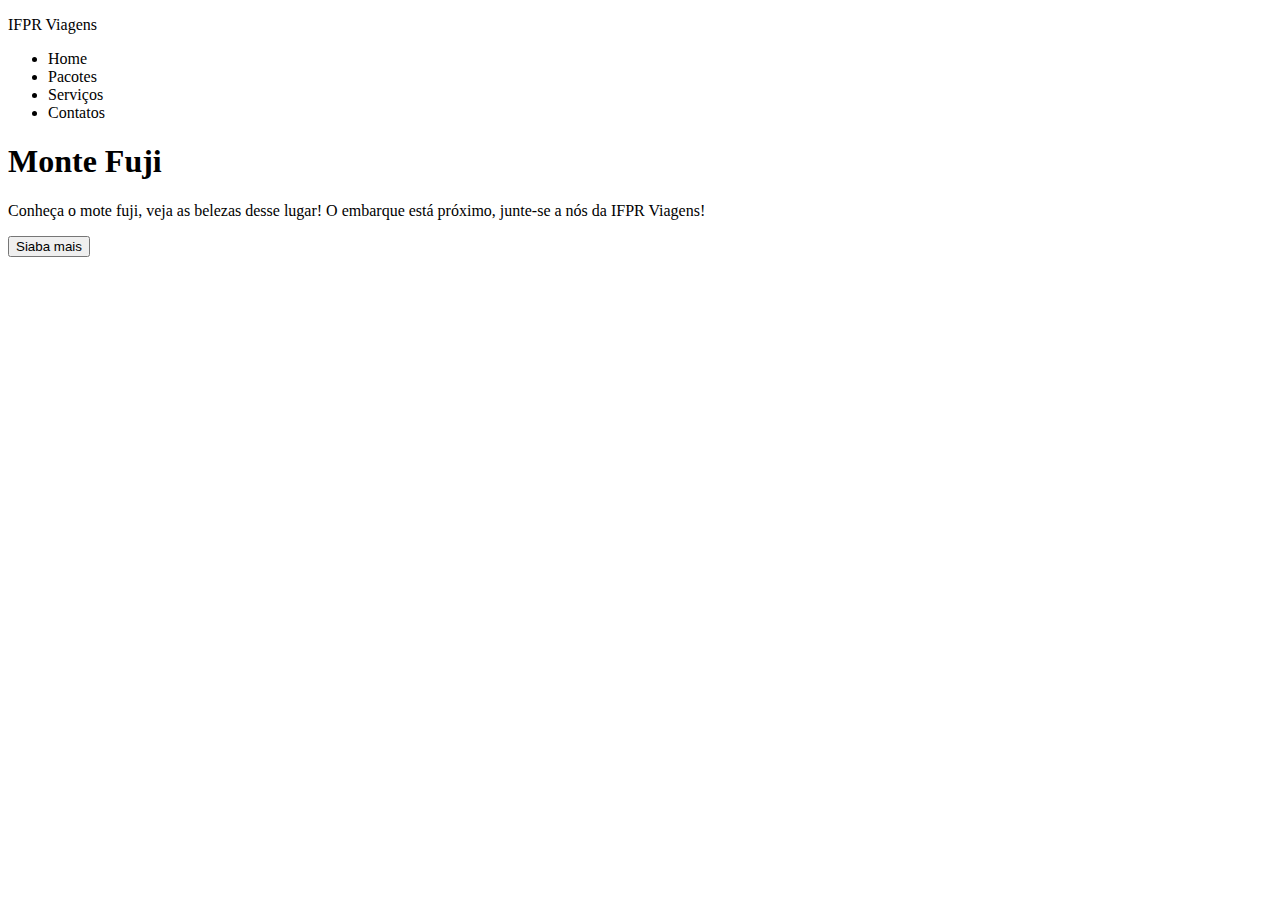
==== templates/index.html @ 21375e02 "Commit Inicial" ====
<!DOCTYPE html>
<html lang="PT-br--"> <!--alteramos a linguagem do arquivo en - ingles PT-br português-->
<head>
    <meta charset="UTF-8">
    <meta http-equiv="X-UA-Compatible" content="IE=edge">
    <meta name="viewport" content="width=device-width, initial-scale=1.0">
    <!--Combinação das teclas alt + Z, mostra todo o codigo de uma linha na tela-->
    <title>IFPR Viagens!</title>
    <link rel="stylesheet" href="style.css">
</head>
<body>
    <header>
        <nav>
            <p>IFPR Viagens</p>
            <!--Adiciona uma lista desordenada ul é a lista e li os elesmentos da lista-->
            <ul>
                <li>Home</li>
                <li>Pacotes</li>
                <li>Serviços</li>
                <li>Contatos</li>
            </ul>
        </nav>
        <div id="home" class="header-content">
            <h1>Monte Fuji</h1>
            <p> Conheça o mote fuji, veja as belezas desse lugar! O embarque está próximo, junte-se a nós da IFPR Viagens!</p>
            <button> Siaba mais</button>
        </div>
    </header>
</body>
</html>
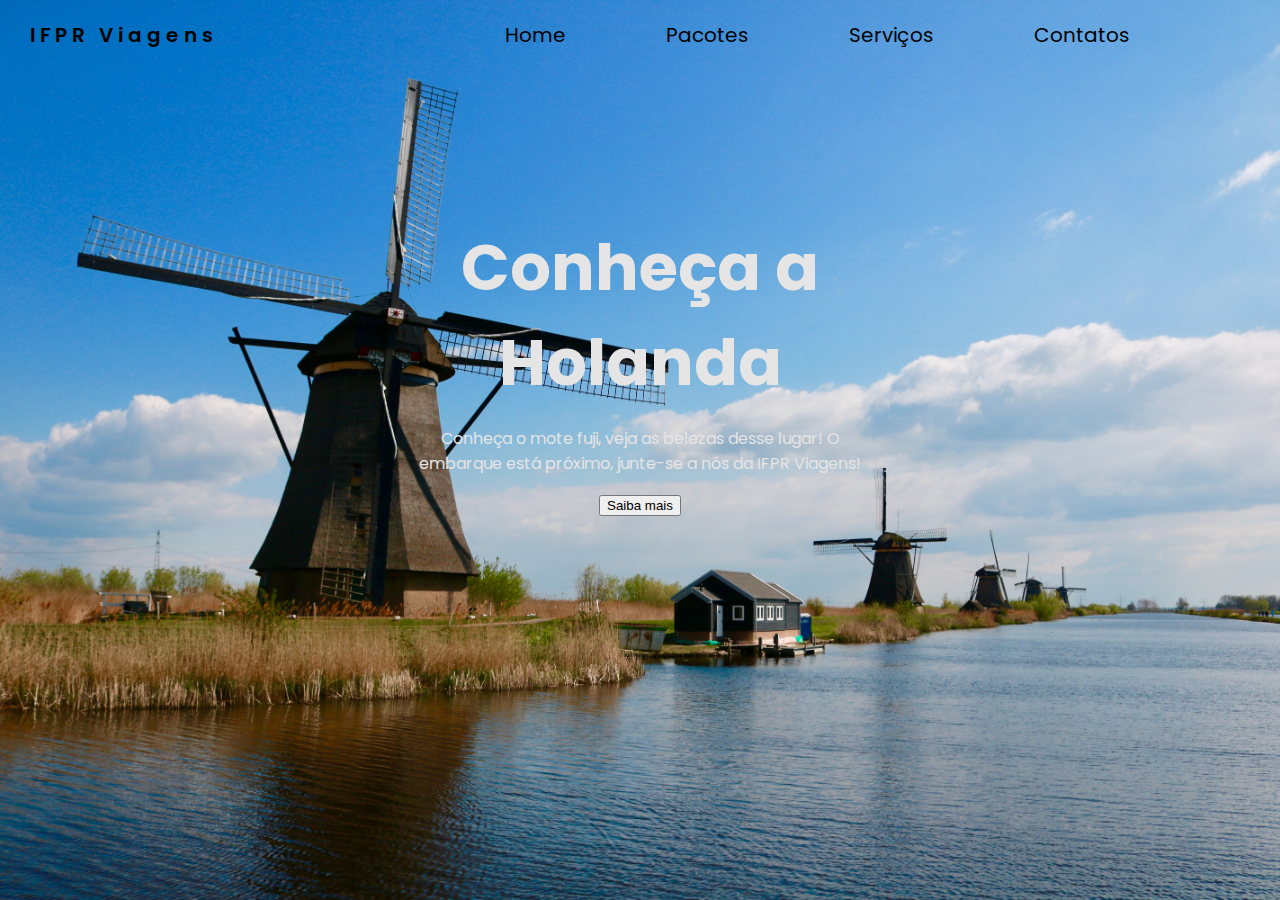
==== commit 36d70a90: "Adicionando página html e css." ====
--- a/templates/index.html
+++ b/templates/index.html
@@ -1,30 +1,39 @@
 <!DOCTYPE html>
-<html lang="PT-br--"> <!--alteramos a linguagem do arquivo en - ingles PT-br português-->
+<html lang="PT-br--">
+<!--alteramos a linguagem do arquivo en - ingles PT-br português-->
+
 <head>
     <meta charset="UTF-8">
     <meta http-equiv="X-UA-Compatible" content="IE=edge">
     <meta name="viewport" content="width=device-width, initial-scale=1.0">
+    <link rel="stylesheet" href="../static/css/style.css">
+    <link rel="stylesheet" href="https://unicons.iconscout.com/release/v4.0.0/css/line.css">
     <!--Combinação das teclas alt + Z, mostra todo o codigo de uma linha na tela-->
     <title>IFPR Viagens!</title>
-    <link rel="stylesheet" href="style.css">
 </head>
+
 <body>
-    <header>
-        <nav>
-            <p>IFPR Viagens</p>
+    <header class="hed_menu">
+        <nav class="nav_menu">
+            <p><a href="">IFPR Viagens</a></p>
             <!--Adiciona uma lista desordenada ul é a lista e li os elesmentos da lista-->
             <ul>
-                <li>Home</li>
-                <li>Pacotes</li>
-                <li>Serviços</li>
-                <li>Contatos</li>
+                <li><a href="">Home</a></li>
+                <li><a href="">Pacotes</a></li>
+                <li><a href="">Serviços</a></li>
+                <li><a href="">Contatos</a></li>
+                <li><a href=""></a></li>
             </ul>
         </nav>
-        <div id="home" class="header-content">
-            <h1>Monte Fuji</h1>
-            <p> Conheça o mote fuji, veja as belezas desse lugar! O embarque está próximo, junte-se a nós da IFPR Viagens!</p>
-            <button> Siaba mais</button>
+
+        <div id="home" class="header_content">
+            <h1>Conheça a Holanda</h1>
+            <p> Conheça o mote fuji, veja as belezas desse lugar! O embarque está próximo, junte-se a nós da IFPR
+                Viagens!
+            </p>
+            <button> Saiba mais</button>
         </div>
     </header>
 </body>
+
 </html>--- a/static/css/style.css
+++ b/static/css/style.css
@@ -0,0 +1,61 @@
+@import url('https://fonts.googleapis.com/css2?family=Poppins:wght@500&display=swap');
+
+/* Menu */
+body{
+    width: 100vw;
+    margin: 0px;
+    padding: 0px;
+    font-family: 'Poppins', sans-serif;
+    display: block;
+    color: #000000;
+}
+header{
+    width: 100%;
+    background: no-repeat center/cover url(../img/holanda.jpg);
+    height: calc(100vh);
+}
+nav{
+    width: 100vw;
+    display: flex;
+}
+nav p{
+    width: 20%;
+    display: flex;
+    align-items: center;
+    justify-content: center;
+    font-weight: 600;
+    letter-spacing: 5px;
+    font-size: 20px;
+}
+nav ul {
+    width: 80%;
+    display: flex;
+    justify-content: right;
+    align-items: center;
+}
+nav ul li{
+    display: flex;
+    justify-content: space-between;
+    list-style: none;
+    margin: auto 50px;
+    font-size: 20px;
+}
+a{
+    text-decoration: none;
+    color: inherit;
+}
+a:hover{
+    cursor: pointer;
+    color: #e5e5e5;
+}
+
+.header_content{
+    color: #e5e5e5;
+    max-width: 480px;
+    margin: 150px auto;
+    text-align: center;
+}
+.header_content h1{
+    margin-bottom: 10px;
+    font-size: 4rem;
+}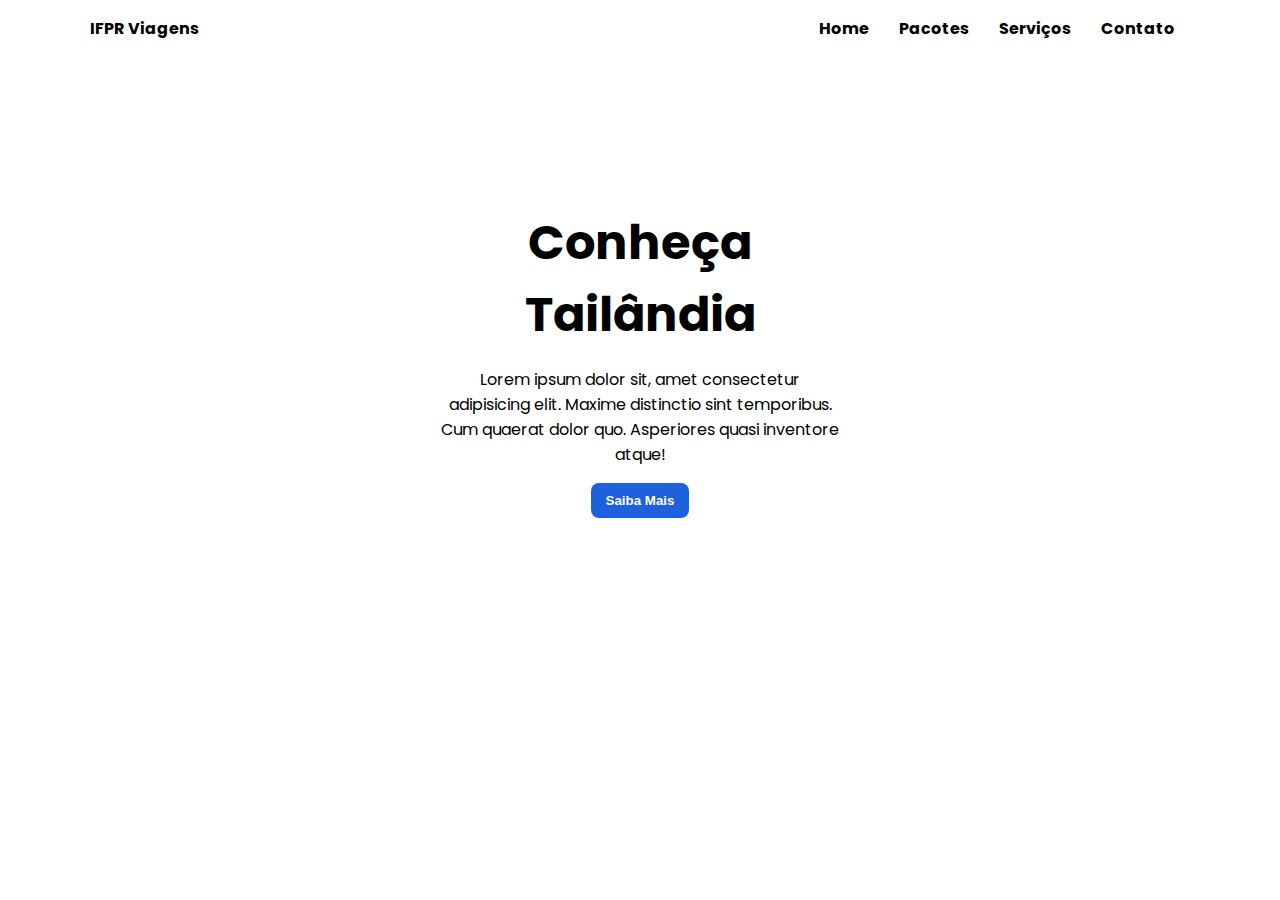
==== commit 2ea50198: "Atualizando páginas" ====
--- a/templates/index.html
+++ b/templates/index.html
@@ -1,39 +1,33 @@
 <!DOCTYPE html>
-<html lang="PT-br--">
-<!--alteramos a linguagem do arquivo en - ingles PT-br português-->
-
+<html lang="pt-br">
 <head>
     <meta charset="UTF-8">
     <meta http-equiv="X-UA-Compatible" content="IE=edge">
     <meta name="viewport" content="width=device-width, initial-scale=1.0">
+    <title>Site IFPR Viagens</title>
     <link rel="stylesheet" href="../static/css/style.css">
-    <link rel="stylesheet" href="https://unicons.iconscout.com/release/v4.0.0/css/line.css">
-    <!--Combinação das teclas alt + Z, mostra todo o codigo de uma linha na tela-->
-    <title>IFPR Viagens!</title>
 </head>
-
 <body>
-    <header class="hed_menu">
-        <nav class="nav_menu">
-            <p><a href="">IFPR Viagens</a></p>
-            <!--Adiciona uma lista desordenada ul é a lista e li os elesmentos da lista-->
+    <!--A tag body contém todos os elementos inseridos na página-->
+    <header>
+        <!--Seçao da página que contem os elementos de navegação-->
+        <nav>
+            <p>IFPR Viagens</p>
+            <!--Adiciona uma lista desordenada-->
             <ul>
-                <li><a href="">Home</a></li>
-                <li><a href="">Pacotes</a></li>
-                <li><a href="">Serviços</a></li>
-                <li><a href="">Contatos</a></li>
-                <li><a href=""></a></li>
+                <li><a href="#home">Home</a></li>
+                <li><a href="#pacotes">Pacotes</a></li>
+                <li><a href="#servico">Serviços</a></li>
+                <li><a href="#contato">Contato</a></li>
             </ul>
         </nav>
 
-        <div id="home" class="header_content">
-            <h1>Conheça a Holanda</h1>
-            <p> Conheça o mote fuji, veja as belezas desse lugar! O embarque está próximo, junte-se a nós da IFPR
-                Viagens!
-            </p>
-            <button> Saiba mais</button>
+        <div id="home" class="header-content">
+            <h1>Conheça Tailândia</h1>
+            <p>Lorem ipsum dolor sit, amet consectetur adipisicing elit. Maxime distinctio sint temporibus. Cum quaerat dolor quo. Asperiores quasi inventore atque!</p>
+            <button>Saiba Mais</button>
         </div>
     </header>
+    
 </body>
-
 </html>--- a/static/css/style.css
+++ b/static/css/style.css
@@ -1,61 +1,59 @@
 @import url('https://fonts.googleapis.com/css2?family=Poppins:wght@500&display=swap');
 
-/* Menu */
-body{
-    width: 100vw;
-    margin: 0px;
-    padding: 0px;
+body {
+    margin: 0;
     font-family: 'Poppins', sans-serif;
-    display: block;
-    color: #000000;
 }
-header{
-    width: 100%;
-    background: no-repeat center/cover url(../img/holanda.jpg);
-    height: calc(100vh);
+
+ul {
+    list-style: none;
+    font-weight: bold;
 }
-nav{
-    width: 100vw;
-    display: flex;
-}
-nav p{
-    width: 20%;
-    display: flex;
-    align-items: center;
-    justify-content: center;
-    font-weight: 600;
-    letter-spacing: 5px;
-    font-size: 20px;
-}
-nav ul {
-    width: 80%;
-    display: flex;
-    justify-content: right;
-    align-items: center;
-}
-nav ul li{
-    display: flex;
-    justify-content: space-between;
-    list-style: none;
-    margin: auto 50px;
-    font-size: 20px;
-}
-a{
+
+a {
     text-decoration: none;
     color: inherit;
 }
-a:hover{
-    cursor: pointer;
-    color: #e5e5e5;
+/*Se quiser fazer Comentários CSS */
+button {
+    padding: 10px 15px;
+    border-radius: 8px;
+    font-weight: bold;
+    border: 0;
+    background: #1d61dd;
+    color: white;
 }
 
-.header_content{
-    color: #e5e5e5;
-    max-width: 480px;
+header {
+    background: no-repeat center/cover url("assets/tailandia.jpg");
+    height: calc(100vh - 100px);
+}
+
+header nav {
+    display: flex;
+    justify-content: space-between;
+    margin: auto 90px;
+}
+
+header nav ul {
+    display: flex;
+}
+
+header nav ul li {
+    margin: 0 15px;
+}
+
+header nav p {
+    font-weight: bold;
+}
+
+.header-content {
+    max-width: 400px;
     margin: 150px auto;
     text-align: center;
 }
-.header_content h1{
+
+.header-content h1 {
     margin-bottom: 10px;
-    font-size: 4rem;
+    font-size: 3rem;
 }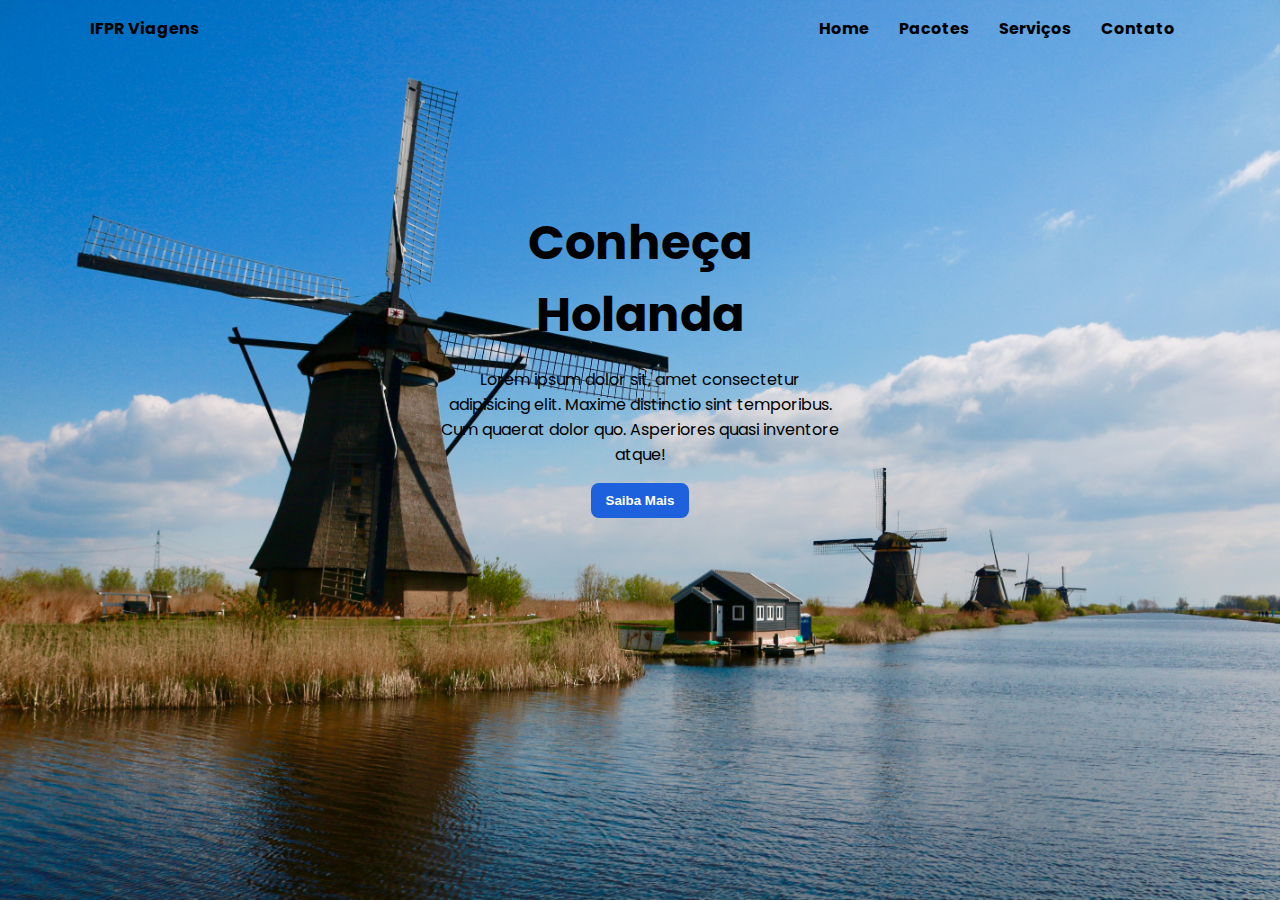
==== commit 8bc72029: "Atualizando páginas" ====
--- a/templates/index.html
+++ b/templates/index.html
@@ -12,7 +12,7 @@
     <header>
         <!--Seçao da página que contem os elementos de navegação-->
         <nav>
-            <p>IFPR Viagens</p>
+            <p><a href="">IFPR Viagens</a></p>
             <!--Adiciona uma lista desordenada-->
             <ul>
                 <li><a href="#home">Home</a></li>
@@ -23,7 +23,7 @@
         </nav>
 
         <div id="home" class="header-content">
-            <h1>Conheça Tailândia</h1>
+            <h1>Conheça Holanda</h1>
             <p>Lorem ipsum dolor sit, amet consectetur adipisicing elit. Maxime distinctio sint temporibus. Cum quaerat dolor quo. Asperiores quasi inventore atque!</p>
             <button>Saiba Mais</button>
         </div>
--- a/static/css/style.css
+++ b/static/css/style.css
@@ -14,6 +14,11 @@
     text-decoration: none;
     color: inherit;
 }
+a:hover{
+    cursor: pointer;
+    color: azure;
+
+}
 /*Se quiser fazer Comentários CSS */
 button {
     padding: 10px 15px;
@@ -25,8 +30,8 @@
 }
 
 header {
-    background: no-repeat center/cover url("assets/tailandia.jpg");
-    height: calc(100vh - 100px);
+    background: no-repeat center/cover url("../img/holanda.jpg");
+    height: calc(100vh);
 }
 
 header nav {
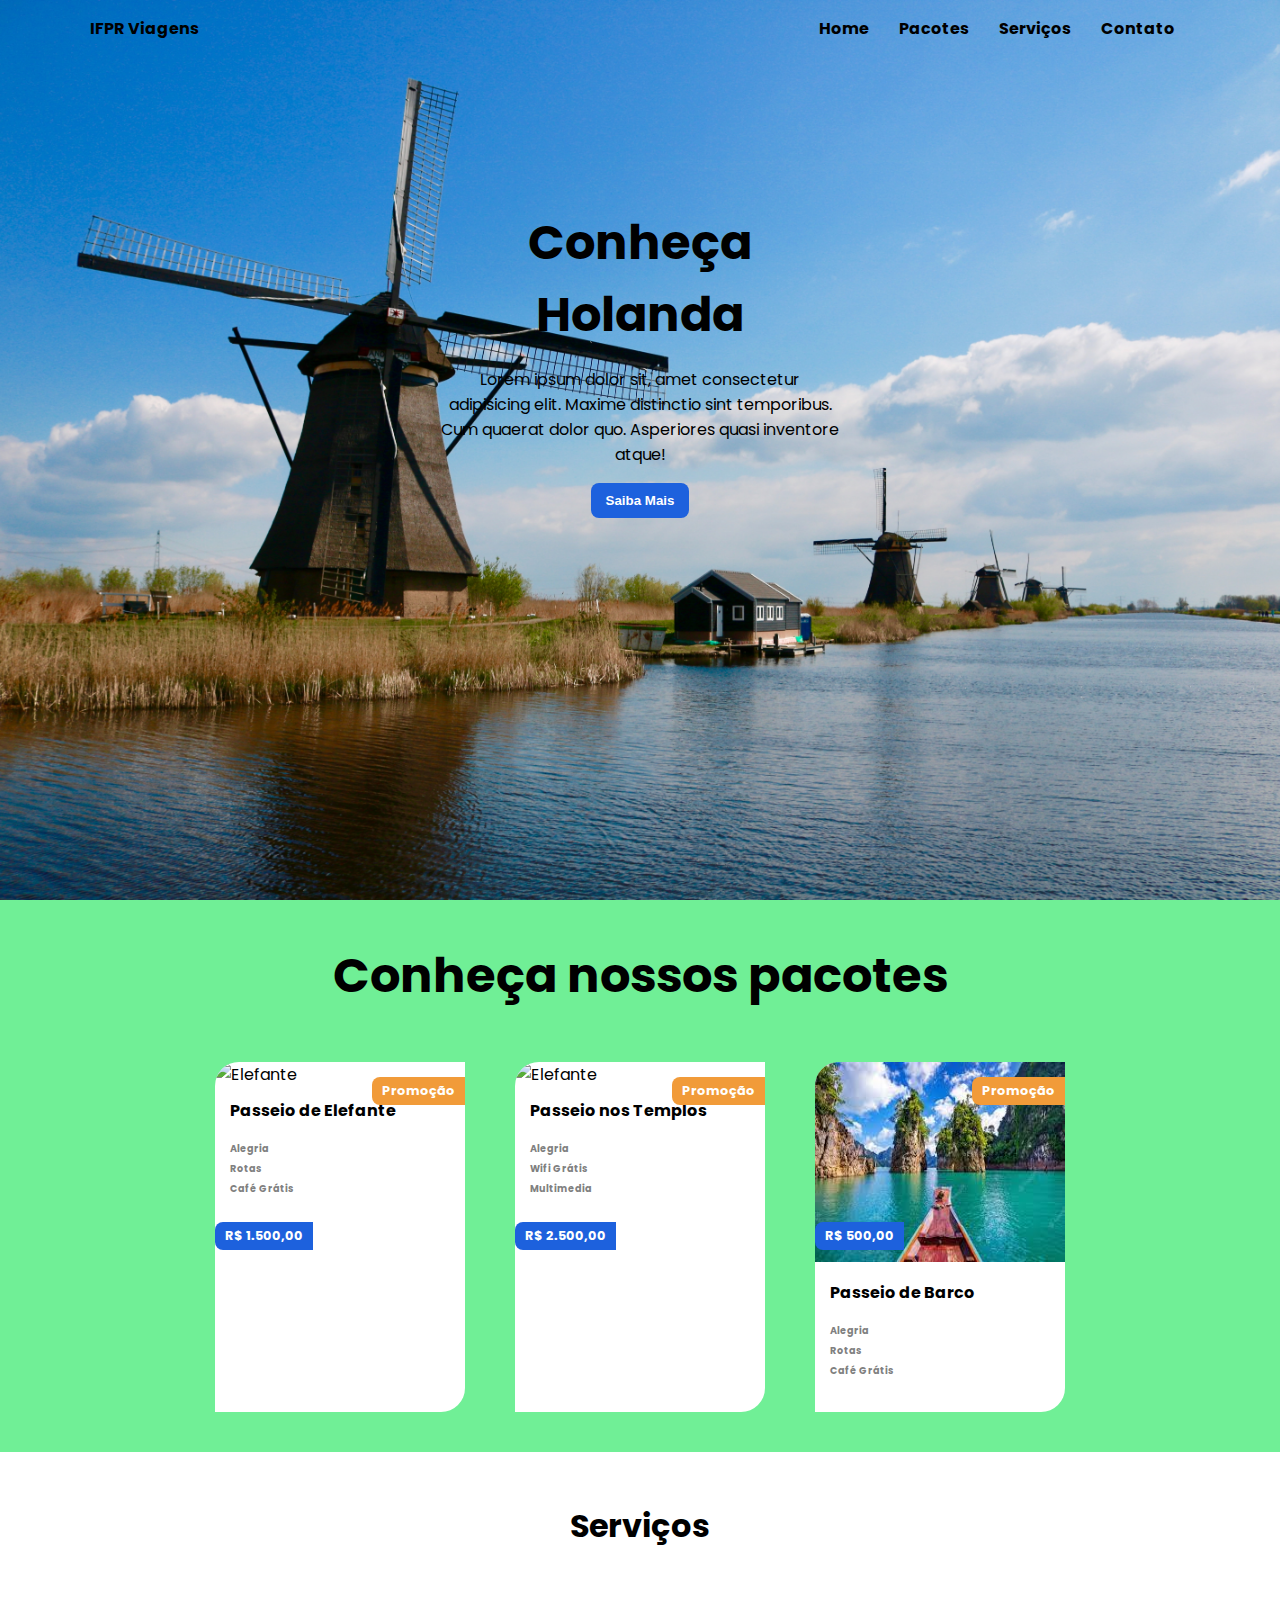
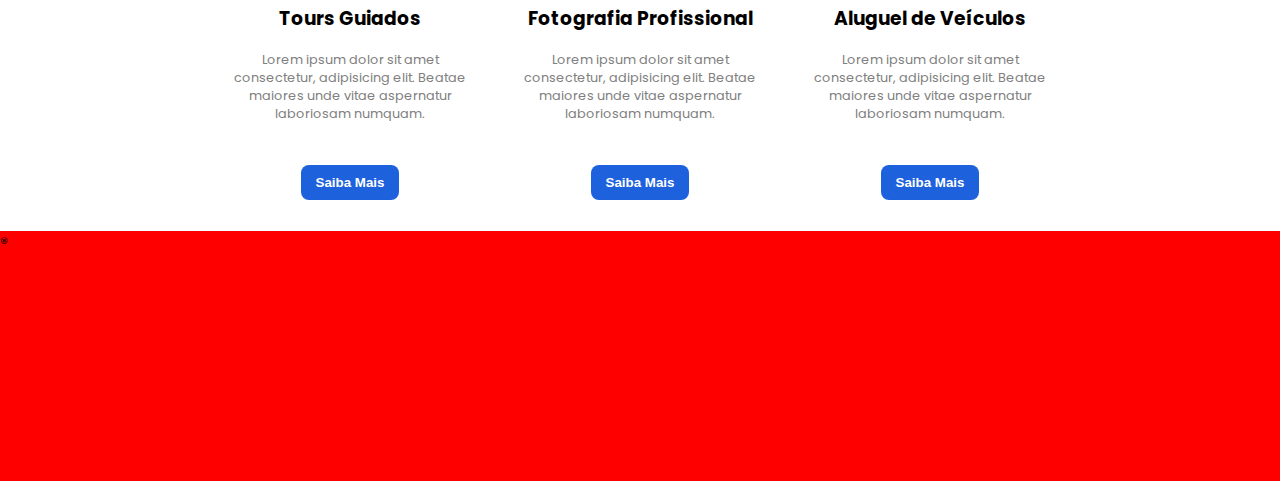
==== commit 411f3cf9: "Atualizando páginas, e estilo" ====
--- a/templates/index.html
+++ b/templates/index.html
@@ -5,6 +5,7 @@
     <meta http-equiv="X-UA-Compatible" content="IE=edge">
     <meta name="viewport" content="width=device-width, initial-scale=1.0">
     <title>Site IFPR Viagens</title>
+    <script src="https://unpkg.com/feather-icons"></script>
     <link rel="stylesheet" href="../static/css/style.css">
 </head>
 <body>
@@ -28,6 +29,98 @@
             <button>Saiba Mais</button>
         </div>
     </header>
-    
+    <section id="pacotes" class="pacotes">
+        <h1 class="pacotes-title">Conheça nossos pacotes</h1>
+        <div class="pacotes-card">
+            <div class="card">
+                <div class="card-tag card-tag-top">
+                    <p>Promoção</p>
+                </div>
+                <div class="card-tag card-tag-bottom">
+                    <p>R$ 1.500,00</p>
+                </div>
+                <img src="https://cdnstatic8.com/viajandonajanela.com/wp-content/uploads/2017/07/elefantes-na-tailandia-viajando-na-janela-13-1.jpg?resize=1000%2C750&ssl=1" alt="Elefante" class="card-image">
+                <div class="card-content">
+                    <h1>Passeio de Elefante</h1>
+                    <ul>
+                        <li><i data-feather="smile"></i>Alegria</li>
+                        <li><i data-feather="map"></i>Rotas</li>
+                        <li><i data-feather="coffee"></i>Café Grátis</li>
+                    </ul>
+                </div>
+            </div>
+            <div class="card">
+                <div class="card-tag card-tag-top">
+                    <p>Promoção</p>
+                </div>
+                <div class="card-tag card-tag-bottom">
+                    <p>R$ 2.500,00</p>
+                </div>
+                <img src="https://media.iatiseguros.com/wp-content/uploads/sites/6/2022/04/04161216/viajar-sozinho-taila%CC%82ndia.jpg" alt="Elefante" class="card-image">
+                <div class="card-content">
+                    <h1>Passeio nos Templos</h1>
+                    <ul>
+                        <li><i data-feather="smile"></i>Alegria</li>
+                        <li><i data-feather="wifi"></i>Wifi Grátis</li>
+                        <li><i data-feather="cast"></i>Multimedia</li>
+                    </ul>
+                </div>
+            </div>
+            <div class="card">
+                <div class="card-tag card-tag-top">
+                    <p>Promoção</p>
+                </div>
+                <div class="card-tag card-tag-bottom">
+                    <p>R$ 500,00</p>
+                </div>
+                <img src="[data-uri]" alt="Elefante" class="card-image">
+                <div class="card-content">
+                    <h1>Passeio de Barco</h1>
+                    <ul>
+                        <li><i data-feather="smile"></i>Alegria</li>
+                        <li><i data-feather="map"></i>Rotas</li>
+                        <li><i data-feather="coffee"></i>Café Grátis</li>
+                    </ul>
+                </div>
+            </div>
+        </div>
+    </section>
+
+    <section id="servicos" class="servicos">
+        <h1 class="servicos-title">Serviços</h1>
+        <div class="servicos-cards">
+            <div class="card">
+                <i data-feather="map"></i>
+                <div class="card-content">
+                    <h3>Tours Guiados</h3>
+                    <p>Lorem ipsum dolor sit amet consectetur, adipisicing elit. Beatae maiores unde vitae aspernatur laboriosam numquam.</p>
+                </div>
+                <button>Saiba Mais</button>
+            </div>
+            <div class="card">
+                <i data-feather="camera"></i>
+                <div class="card-content">
+                    <h3>Fotografia Profissional</h3>
+                    <p>Lorem ipsum dolor sit amet consectetur, adipisicing elit. Beatae maiores unde vitae aspernatur laboriosam numquam.</p>
+                </div>
+                <button>Saiba Mais</button>
+            </div>
+            <div class="card">
+                <i data-feather="navigation"></i>
+                <div class="card-content">
+                    <h3>Aluguel de Veículos</h3>
+                    <p>Lorem ipsum dolor sit amet consectetur, adipisicing elit. Beatae maiores unde vitae aspernatur laboriosam numquam.</p>
+                </div>
+                <button>Saiba Mais</button>
+            </div>
+        </div>
+    </section>
+    <div class="contatos">
+        <p>&reg;</p>
+    </div>
+
+    <script>
+        feather.replace();
+    </script>
 </body>
 </html>--- a/static/css/style.css
+++ b/static/css/style.css
@@ -38,6 +38,7 @@
     display: flex;
     justify-content: space-between;
     margin: auto 90px;
+    
 }
 
 header nav ul {
@@ -61,4 +62,151 @@
 .header-content h1 {
     margin-bottom: 10px;
     font-size: 3rem;
+}
+
+.pacotes .pacotes-title {
+    width: 100%;
+    text-align: center;
+    margin:25px 0;
+    font-size: 3rem;
+}
+
+.pacotes {
+    background: #70ef96;
+    padding: 15px;
+}
+
+.pacotes .pacotes-card {
+    display: flex;
+    margin: auto;
+    max-width: 950px;
+    flex-wrap: wrap;
+    justify-content: center;
+}
+
+.pacotes .card-image {
+    width: 250px;
+    height: 200px;
+    border-radius: 24px 0 0 0;
+}
+
+.pacotes .card {
+    width: 250px;
+    height: 350px;
+    background: white;
+    border-radius: 24px 0;
+    margin: 25px;
+    position: relative;
+}
+
+.pacotes .card-content {
+    padding: 0 15px;
+}
+
+.pacotes .card-content ul {
+    display: flex;
+    flex-direction: column;
+    padding: 0;
+}
+
+.pacotes .card-content ul li {
+    font-size: 0.6rem;
+    display: flex;
+    align-items: center;
+    margin: 3px 0;
+    color: grey;
+    font-weight: bold;
+}
+
+.pacotes .card-content li svg {
+    width: 16px;
+    height: 16px;
+    margin-right: 10px;
+}
+
+.pacotes .card-content h1 {
+    font-size: 1rem;
+}
+
+.pacotes .card .card-tag-top {
+    position: absolute;
+    right: 0;
+    top: 15px;
+    background: #f19b39;
+    border-radius: 8px 0 0 8px;
+    padding: 5px 10px;
+}
+
+.pacotes .card .card-tag-bottom {
+    position: absolute;
+    left: 0;
+    top: 160px;
+    background: #1d61dd;
+    border-radius: 8px 0 0 8px;
+    padding: 5px 10px;
+}
+
+.pacotes .card .card-tag p {
+    margin:0;
+    font-size: 0.8rem;
+    color: white;
+    font-weight: bold;
+}
+
+.servicos {
+    padding: 15px;
+}
+
+.servicos .servicos-title {
+    text-align: center;
+    margin: 35px 0;
+}
+
+.servicos .servicos-cards {
+    margin-top: 25px;
+    display: flex;
+    max-width: 950px;
+    justify-content: center;
+    margin: auto;
+}
+
+.servicos .card {
+    width: 250px;
+    display: flex;
+    flex-direction: column;
+    justify-content: center;
+    align-items: center;
+    margin: 0 20px;
+}
+
+.servicos .card svg {
+    width: 60px;
+    height: 60px;
+    margin: 50px;
+}
+
+.servicos .card svg:hover {
+    stroke: #1d61dd;
+    transform: scale(1.1);
+}
+
+.servicos .card h3 {
+    font-weight: bold;
+}
+
+.servicos .card p {
+    color: grey;
+    font-size: 0.8rem;
+    text-align: center;
+}
+
+.servicos .card .card-content {
+    height: 180px;
+    text-align: center;
+}
+
+.contatos {
+    height: 250px;
+    background: red;
+
 }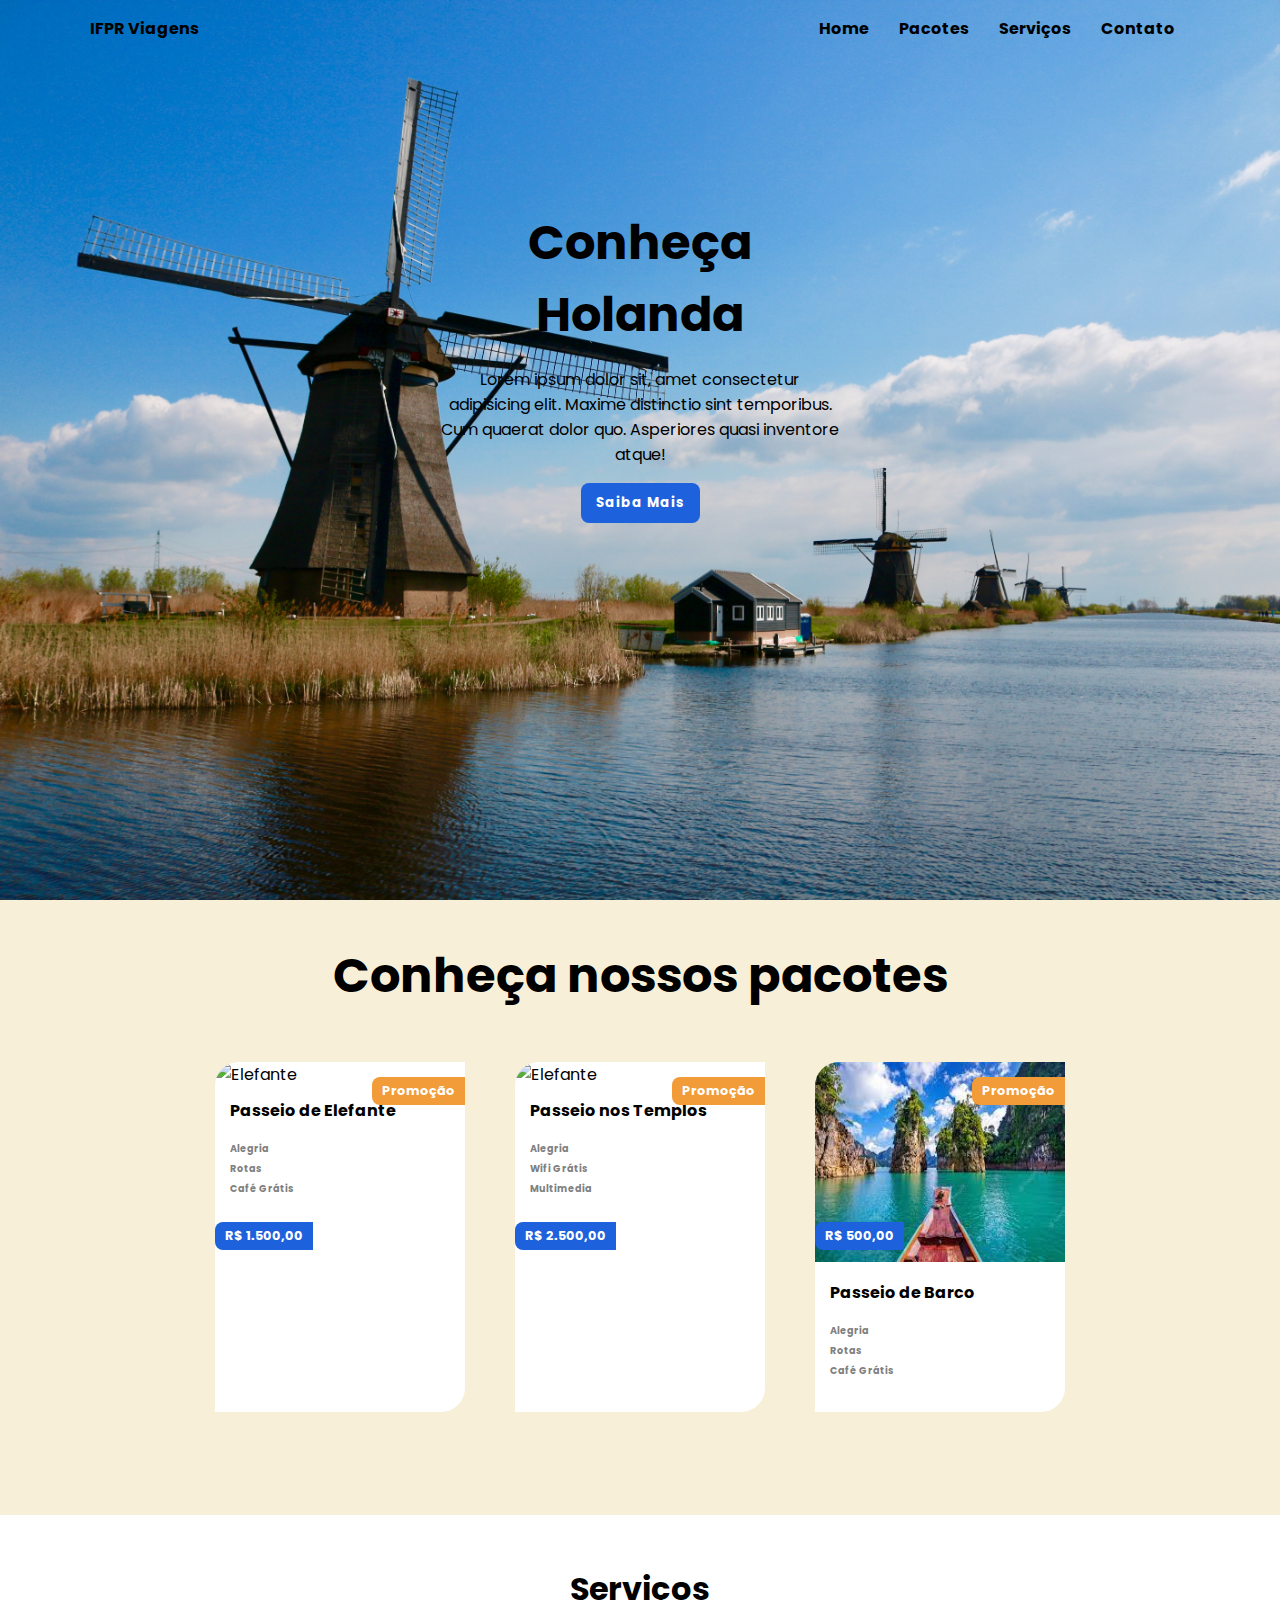
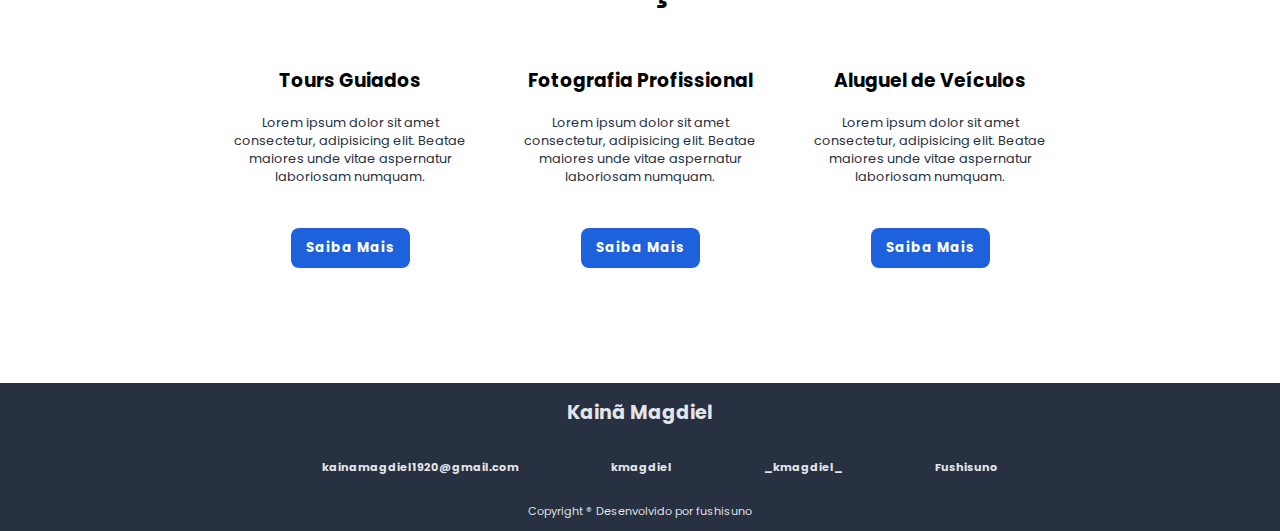
==== commit e6821771: "Criando footer da página" ====
--- a/templates/index.html
+++ b/templates/index.html
@@ -1,5 +1,6 @@
 <!DOCTYPE html>
 <html lang="pt-br">
+
 <head>
     <meta charset="UTF-8">
     <meta http-equiv="X-UA-Compatible" content="IE=edge">
@@ -8,6 +9,7 @@
     <script src="https://unpkg.com/feather-icons"></script>
     <link rel="stylesheet" href="../static/css/style.css">
 </head>
+
 <body>
     <!--A tag body contém todos os elementos inseridos na página-->
     <header>
@@ -25,7 +27,8 @@
 
         <div id="home" class="header-content">
             <h1>Conheça Holanda</h1>
-            <p>Lorem ipsum dolor sit, amet consectetur adipisicing elit. Maxime distinctio sint temporibus. Cum quaerat dolor quo. Asperiores quasi inventore atque!</p>
+            <p>Lorem ipsum dolor sit, amet consectetur adipisicing elit. Maxime distinctio sint temporibus. Cum quaerat
+                dolor quo. Asperiores quasi inventore atque!</p>
             <button>Saiba Mais</button>
         </div>
     </header>
@@ -39,7 +42,8 @@
                 <div class="card-tag card-tag-bottom">
                     <p>R$ 1.500,00</p>
                 </div>
-                <img src="https://cdnstatic8.com/viajandonajanela.com/wp-content/uploads/2017/07/elefantes-na-tailandia-viajando-na-janela-13-1.jpg?resize=1000%2C750&ssl=1" alt="Elefante" class="card-image">
+                <img src="https://cdnstatic8.com/viajandonajanela.com/wp-content/uploads/2017/07/elefantes-na-tailandia-viajando-na-janela-13-1.jpg?resize=1000%2C750&ssl=1"
+                    alt="Elefante" class="card-image">
                 <div class="card-content">
                     <h1>Passeio de Elefante</h1>
                     <ul>
@@ -56,7 +60,8 @@
                 <div class="card-tag card-tag-bottom">
                     <p>R$ 2.500,00</p>
                 </div>
-                <img src="https://media.iatiseguros.com/wp-content/uploads/sites/6/2022/04/04161216/viajar-sozinho-taila%CC%82ndia.jpg" alt="Elefante" class="card-image">
+                <img src="https://media.iatiseguros.com/wp-content/uploads/sites/6/2022/04/04161216/viajar-sozinho-taila%CC%82ndia.jpg"
+                    alt="Elefante" class="card-image">
                 <div class="card-content">
                     <h1>Passeio nos Templos</h1>
                     <ul>
@@ -73,7 +78,8 @@
                 <div class="card-tag card-tag-bottom">
                     <p>R$ 500,00</p>
                 </div>
-                <img src="[data-uri]" alt="Elefante" class="card-image">
+                <img src="[data-uri]"
+                    alt="Elefante" class="card-image">
                 <div class="card-content">
                     <h1>Passeio de Barco</h1>
                     <ul>
@@ -93,7 +99,8 @@
                 <i data-feather="map"></i>
                 <div class="card-content">
                     <h3>Tours Guiados</h3>
-                    <p>Lorem ipsum dolor sit amet consectetur, adipisicing elit. Beatae maiores unde vitae aspernatur laboriosam numquam.</p>
+                    <p>Lorem ipsum dolor sit amet consectetur, adipisicing elit. Beatae maiores unde vitae aspernatur
+                        laboriosam numquam.</p>
                 </div>
                 <button>Saiba Mais</button>
             </div>
@@ -101,7 +108,8 @@
                 <i data-feather="camera"></i>
                 <div class="card-content">
                     <h3>Fotografia Profissional</h3>
-                    <p>Lorem ipsum dolor sit amet consectetur, adipisicing elit. Beatae maiores unde vitae aspernatur laboriosam numquam.</p>
+                    <p>Lorem ipsum dolor sit amet consectetur, adipisicing elit. Beatae maiores unde vitae aspernatur
+                        laboriosam numquam.</p>
                 </div>
                 <button>Saiba Mais</button>
             </div>
@@ -109,18 +117,43 @@
                 <i data-feather="navigation"></i>
                 <div class="card-content">
                     <h3>Aluguel de Veículos</h3>
-                    <p>Lorem ipsum dolor sit amet consectetur, adipisicing elit. Beatae maiores unde vitae aspernatur laboriosam numquam.</p>
+                    <p>Lorem ipsum dolor sit amet consectetur, adipisicing elit. Beatae maiores unde vitae aspernatur
+                        laboriosam numquam.</p>
                 </div>
                 <button>Saiba Mais</button>
             </div>
         </div>
     </section>
+
+
     <div class="contatos">
-        <p>&reg;</p>
+        <h2>Kainã Magdiel</h2>
+        <ul>
+            <li>
+                <i data-feather="mail"></i>
+                <p>kainamagdiel1920@gmail.com</p>
+            </li>
+            <li>
+                <i data-feather="twitter"></i>
+                <p>kmagdiel</p>
+            </li>
+            <li>
+                <i data-feather="instagram"></i>
+                <p>_kmagdiel_</p>
+            </li>
+            <li>
+                <i data-feather="github"></i>
+                <p>Fushisuno</p>
+            </li>
+        </ul>
+        <p>Copyright &reg; Desenvolvido por fushisuno </p>
+
     </div>
+
 
     <script>
         feather.replace();
     </script>
 </body>
+
 </html>--- a/static/css/style.css
+++ b/static/css/style.css
@@ -24,9 +24,12 @@
     padding: 10px 15px;
     border-radius: 8px;
     font-weight: bold;
+    font-family: "Poppins";
+    letter-spacing: .9px;
     border: 0;
     background: #1d61dd;
     color: white;
+    cursor: pointer;
 }
 
 header {
@@ -72,7 +75,7 @@
 }
 
 .pacotes {
-    background: #70ef96;
+    background: #f7efd8;
     padding: 15px;
 }
 
@@ -82,6 +85,7 @@
     max-width: 950px;
     flex-wrap: wrap;
     justify-content: center;
+    margin-bottom: 5%;
 }
 
 .pacotes .card-image {
@@ -168,6 +172,7 @@
     max-width: 950px;
     justify-content: center;
     margin: auto;
+    margin-bottom: 8%;
 }
 
 .servicos .card {
@@ -195,7 +200,7 @@
 }
 
 .servicos .card p {
-    color: grey;
+    color: #273142;
     font-size: 0.8rem;
     text-align: center;
 }
@@ -205,8 +210,36 @@
     text-align: center;
 }
 
-.contatos {
-    height: 250px;
-    background: red;
-
+footer{
+    width: 100%;
+    display: flex;
+    justify-content: center;
+    align-items: center;
+    flex-direction: column;
+    background: #273142;
+    color: whitesmoke;
+}
+.contatos{
+    width: 100%;
+    display: flex;
+    justify-content: center;
+    align-items: center;
+    flex-direction: column;
+    background: #273142;
+    color: rgb(255, 255, 255, 0.88);
+    font-size: 0.8rem;
+}
+.contatos ul{
+    width: 60%;
+    display: flex;
+    justify-content: space-around;
+}
+.contatos ul li{
+    display: flex;
+}
+.contatos ul li p{
+    margin: 3px;
+}
+.contatos p{
+    font-size: 0.7rem;
 }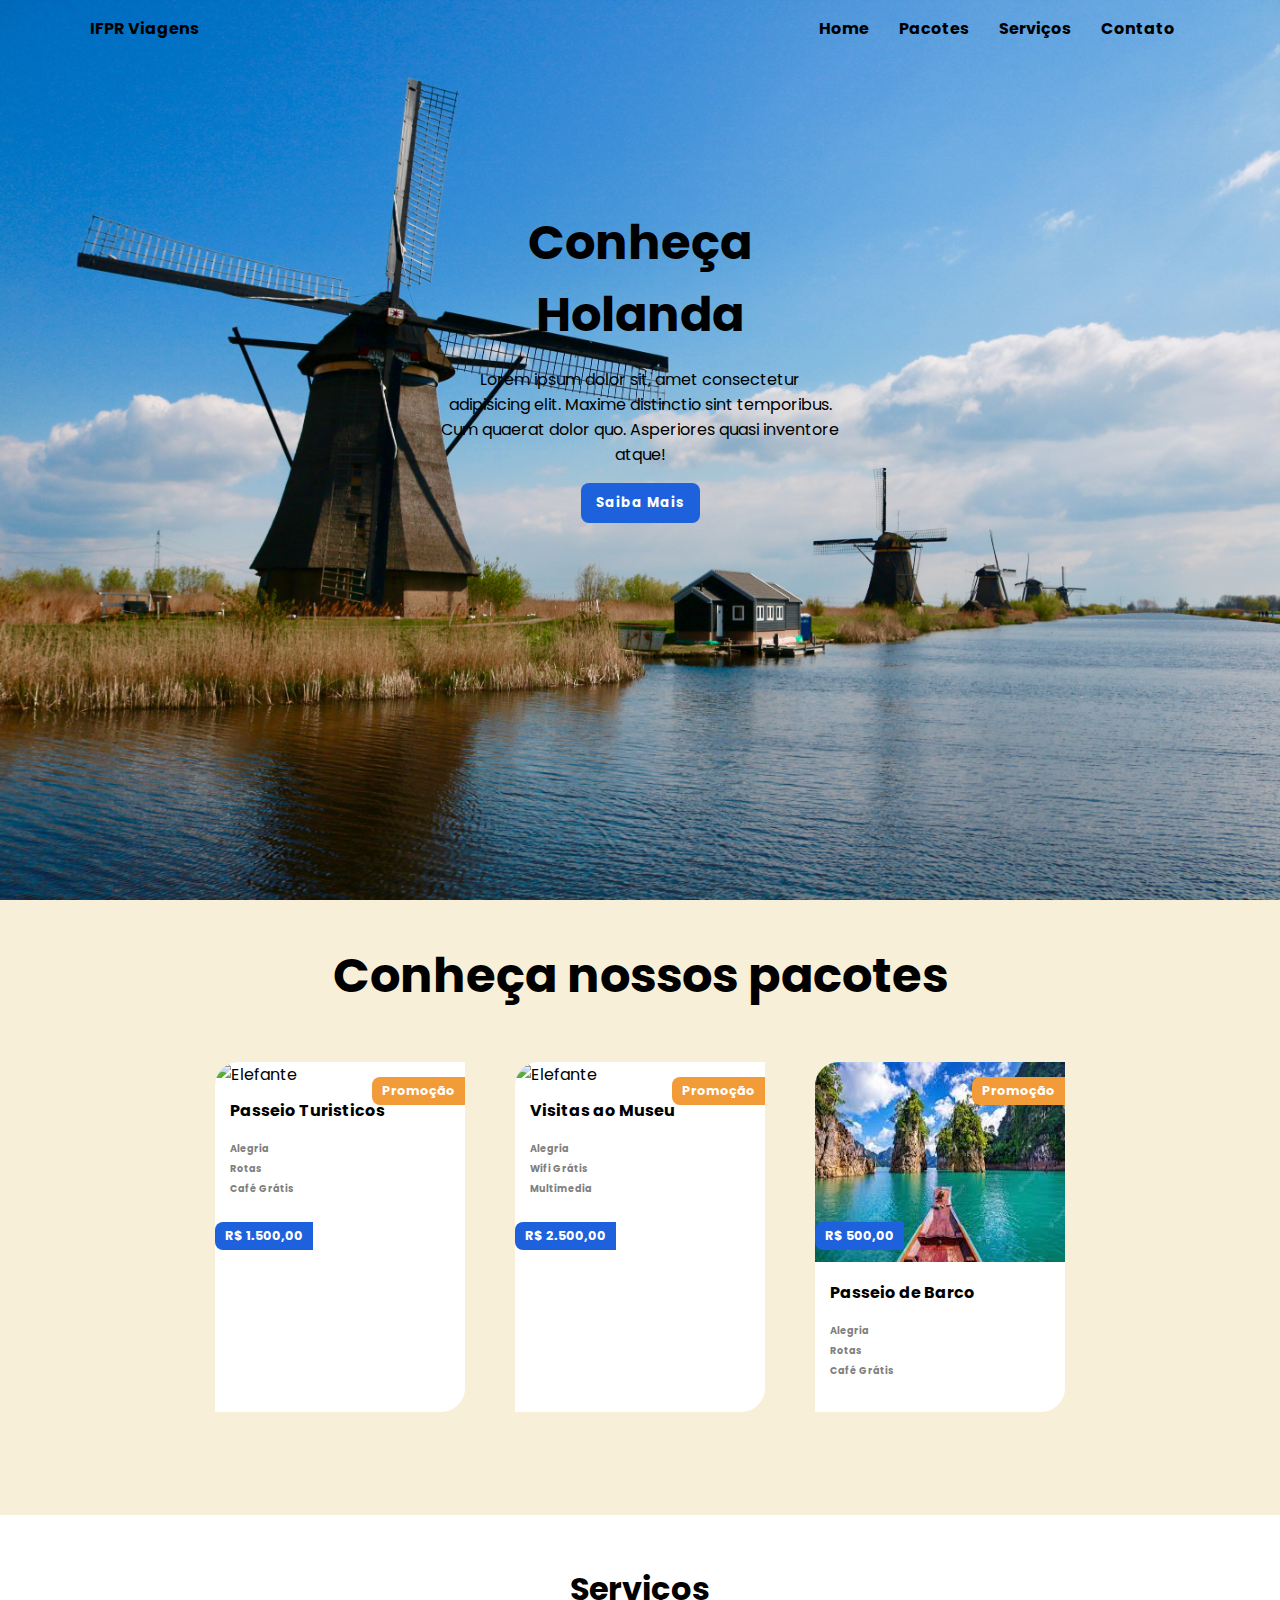
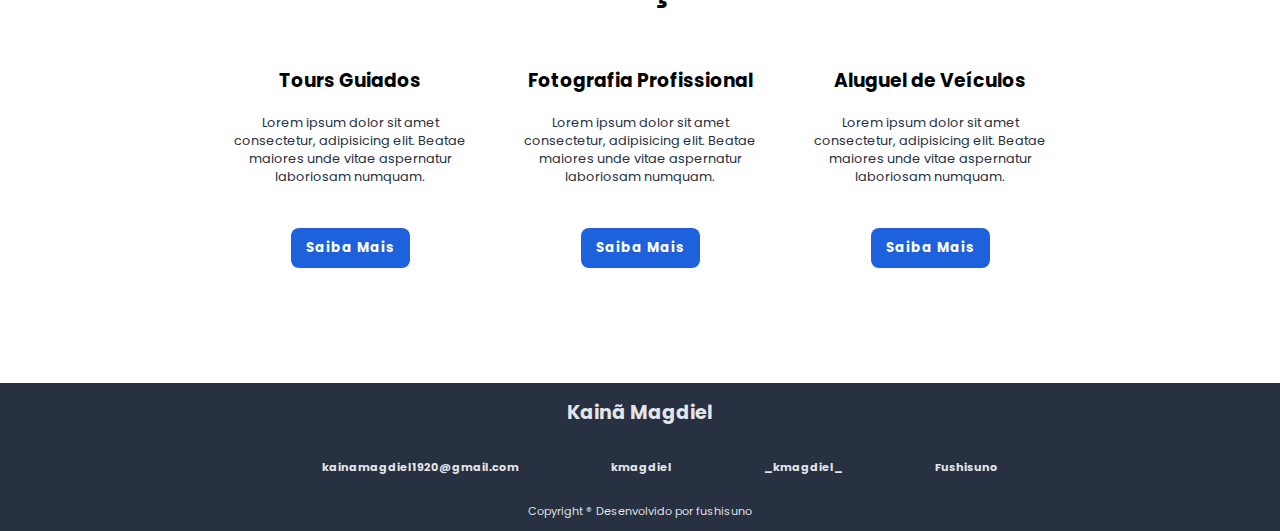
==== commit d5b20b92: "Melhorando footer" ====
--- a/templates/index.html
+++ b/templates/index.html
@@ -42,10 +42,10 @@
                 <div class="card-tag card-tag-bottom">
                     <p>R$ 1.500,00</p>
                 </div>
-                <img src="https://cdnstatic8.com/viajandonajanela.com/wp-content/uploads/2017/07/elefantes-na-tailandia-viajando-na-janela-13-1.jpg?resize=1000%2C750&ssl=1"
+                <img src="https://images.unsplash.com/photo-1589825743636-cd96373c3319?ixlib=rb-4.0.3&ixid=MnwxMjA3fDB8MHxwaG90by1wYWdlfHx8fGVufDB8fHx8&auto=format&fit=crop&w=870&q=80"
                     alt="Elefante" class="card-image">
                 <div class="card-content">
-                    <h1>Passeio de Elefante</h1>
+                    <h1>Passeio Turisticos</h1>
                     <ul>
                         <li><i data-feather="smile"></i>Alegria</li>
                         <li><i data-feather="map"></i>Rotas</li>
@@ -60,10 +60,10 @@
                 <div class="card-tag card-tag-bottom">
                     <p>R$ 2.500,00</p>
                 </div>
-                <img src="https://media.iatiseguros.com/wp-content/uploads/sites/6/2022/04/04161216/viajar-sozinho-taila%CC%82ndia.jpg"
+                <img src="https://images.unsplash.com/photo-1514905552197-0610a4d8fd73?ixlib=rb-4.0.3&ixid=MnwxMjA3fDB8MHxwaG90by1wYWdlfHx8fGVufDB8fHx8&auto=format&fit=crop&w=870&q=80"
                     alt="Elefante" class="card-image">
                 <div class="card-content">
-                    <h1>Passeio nos Templos</h1>
+                    <h1>Visitas ao Museu</h1>
                     <ul>
                         <li><i data-feather="smile"></i>Alegria</li>
                         <li><i data-feather="wifi"></i>Wifi Grátis</li>
@@ -130,20 +130,28 @@
         <h2>Kainã Magdiel</h2>
         <ul>
             <li>
-                <i data-feather="mail"></i>
-                <p>kainamagdiel1920@gmail.com</p>
+                <a href="">
+                    <i data-feather="mail"></i>
+                    <p>kainamagdiel1920@gmail.com</p>
+                </a>
             </li>
             <li>
-                <i data-feather="twitter"></i>
-                <p>kmagdiel</p>
+                <a href="https://twitter.com/kmagdiell">
+                    <i data-feather="twitter"></i>
+                    <p>kmagdiel</p>
+                </a>
             </li>
             <li>
-                <i data-feather="instagram"></i>
-                <p>_kmagdiel_</p>
+                <a href="https://www.instagram.com/_kmagdiel_/">
+                    <i data-feather="instagram"></i>
+                    <p>_kmagdiel_</p>
+                </a>
             </li>
             <li>
-                <i data-feather="github"></i>
-                <p>Fushisuno</p>
+                <a href="https://github.com/fushisuno">
+                    <i data-feather="github"></i>
+                    <p>Fushisuno</p>
+                </a>
             </li>
         </ul>
         <p>Copyright &reg; Desenvolvido por fushisuno </p>
--- a/static/css/style.css
+++ b/static/css/style.css
@@ -234,8 +234,11 @@
     display: flex;
     justify-content: space-around;
 }
-.contatos ul li{
-    display: flex;
+.contatos ul li a{
+    display: flex;
+}
+.contatos a:hover{
+    color: #e4a691;
 }
 .contatos ul li p{
     margin: 3px;
